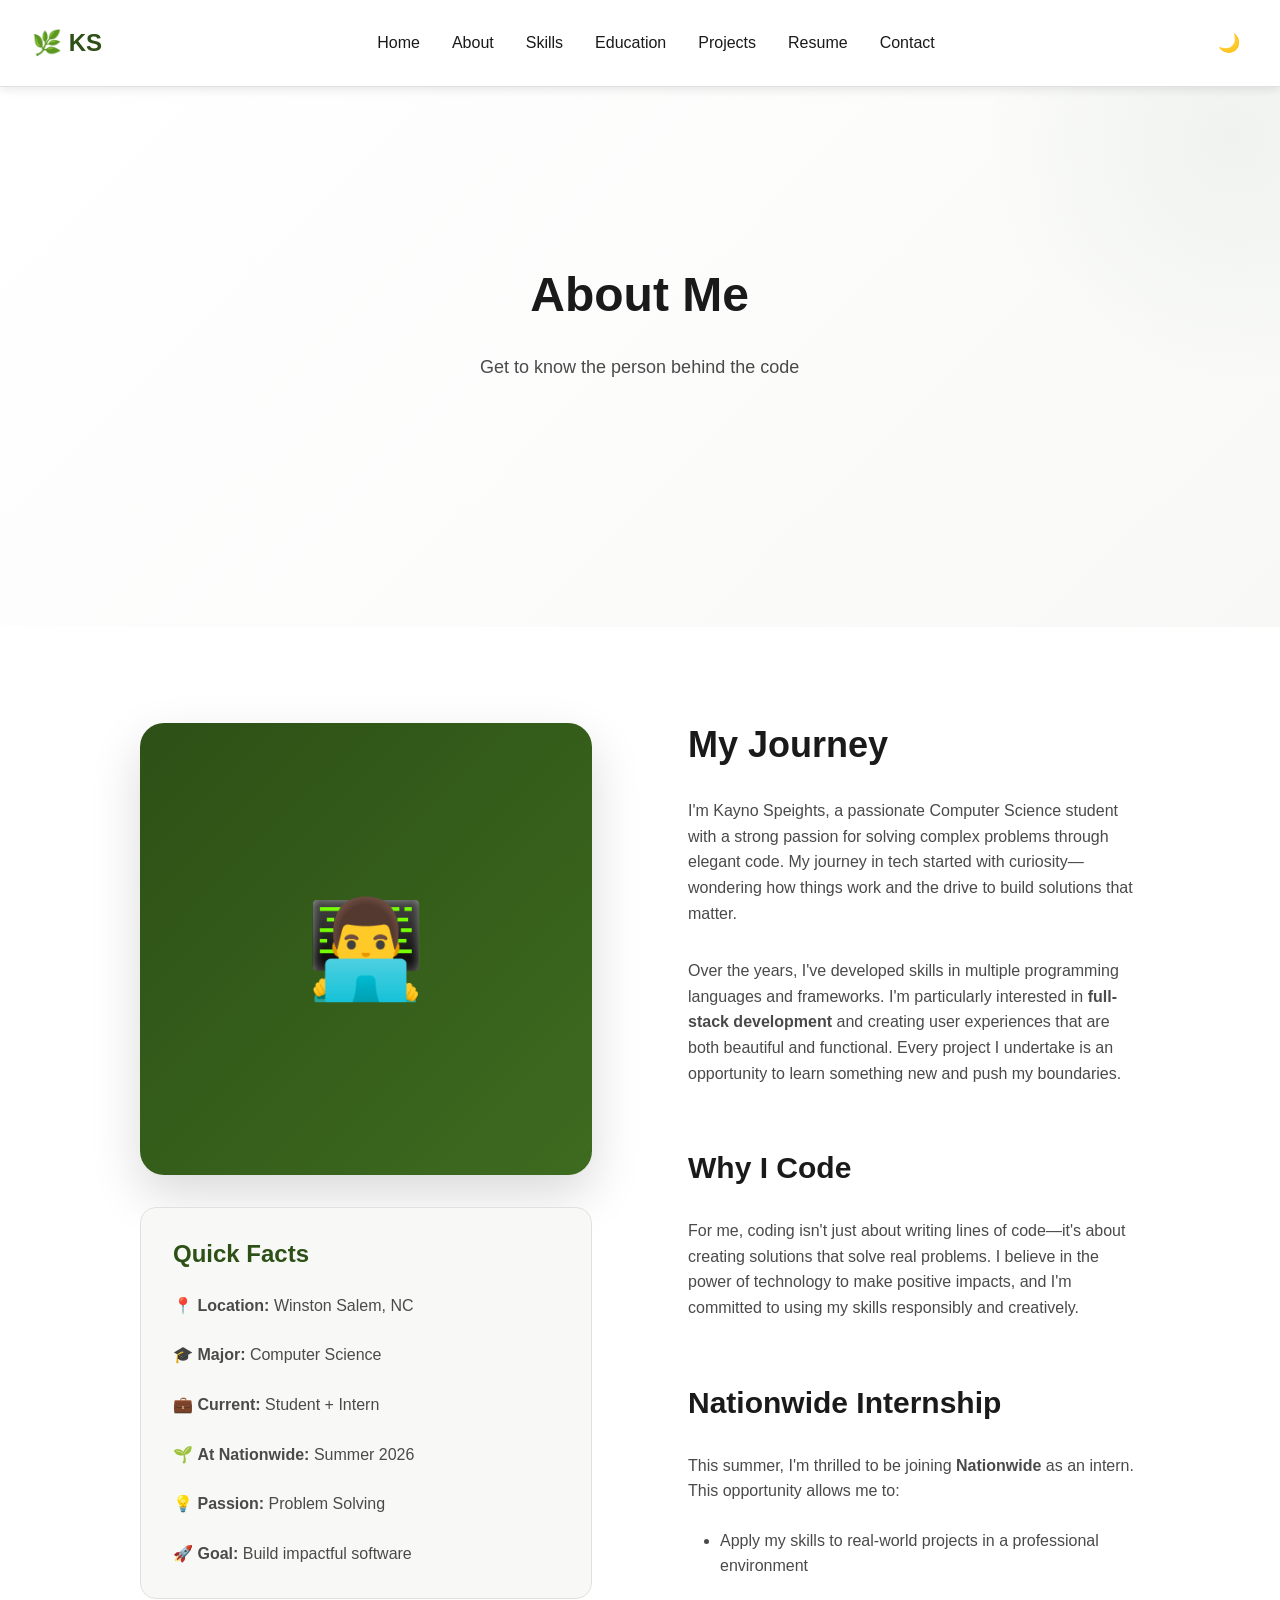
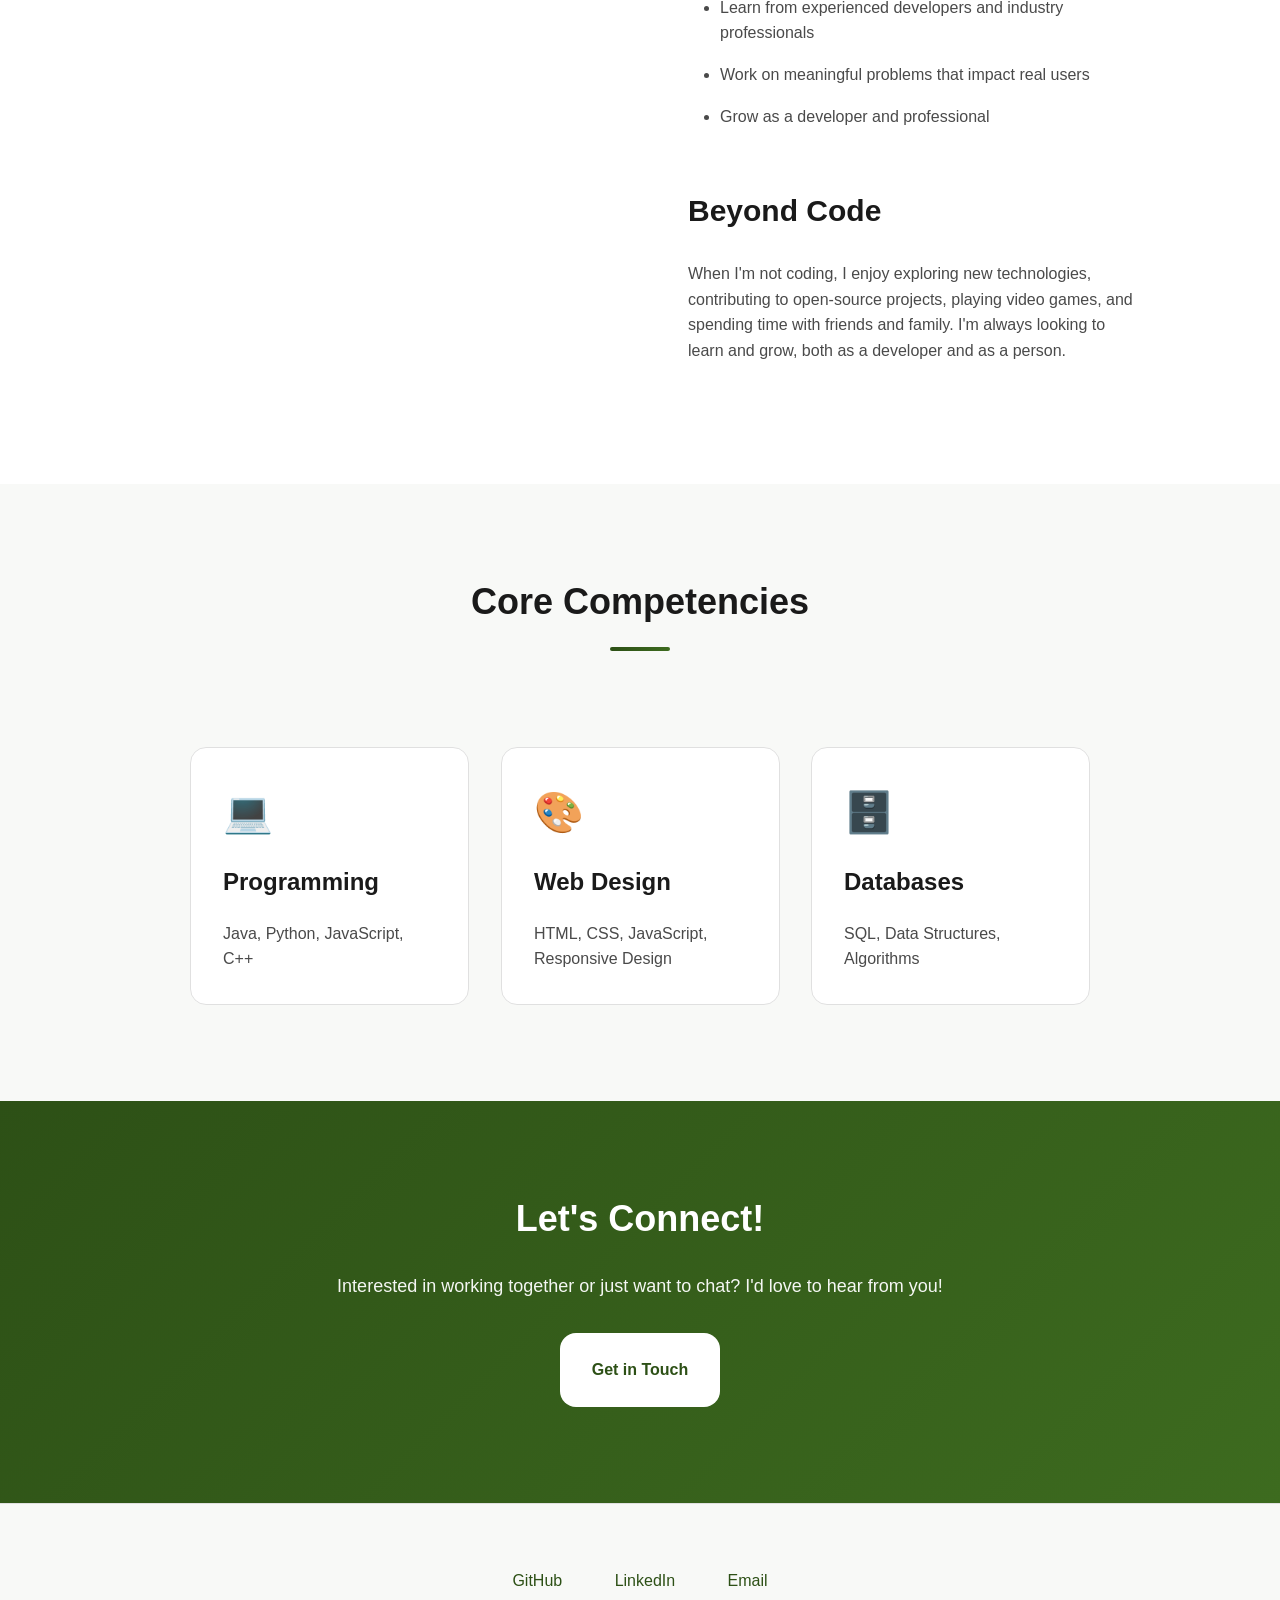
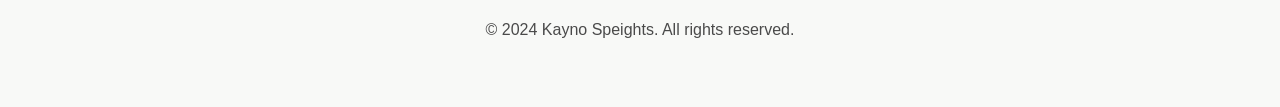
==== about.html @ 64b6182a "Add files via upload" ====
<!DOCTYPE html>
<html lang="en">
<head>
  <meta charset="UTF-8">
  <meta name="viewport" content="width=device-width, initial-scale=1.0">
  <title>About - Portfolio</title>
  <link rel="stylesheet" href="css/styles.css">
</head>
<body>
  <!-- Navigation -->
  <nav class="navbar">
    <div class="logo">
      🌿 KS
    </div>
    <ul class="nav-links">
      <li><a href="index.html">Home</a></li>
      <li><a href="about.html" class="active">About</a></li>
      <li><a href="skills.html">Skills</a></li>
      <li><a href="education.html">Education</a></li>
      <li><a href="projects.html">Projects</a></li>
      <li><a href="resume.html">Resume</a></li>
      <li><a href="contact.html">Contact</a></li>
    </ul>
    <button class="theme-toggle">🌙</button>
    <button class="hamburger">
      <span></span>
      <span></span>
      <span></span>
    </button>
  </nav>

  <!-- Hero Section -->
  <section class="hero" style="min-height: 60vh;">
    <div class="hero-content">
      <h1 class="fade-in-on-scroll">About Me</h1>
      <p class="hero-description fade-in-on-scroll">
        Get to know the person behind the code
      </p>
    </div>
  </section>

  <!-- About Content -->
  <section class="section" id="about">
    <div class="container">
      <div style="display: grid; grid-template-columns: 1fr 1fr; gap: var(--spacing-3xl); align-items: start; max-width: 1000px; margin: 0 auto;">
        
        <!-- Left Column - Profile -->
        <div class="scroll-animate-left">
          <div style="
            width: 100%;
            aspect-ratio: 1;
            background: linear-gradient(135deg, var(--accent), var(--accent-light));
            border-radius: var(--radius-xl);
            display: flex;
            align-items: center;
            justify-content: center;
            font-size: 6rem;
            box-shadow: 0 20px 50px var(--shadow-lg);
            margin-bottom: var(--spacing-lg);
          ">
            👨‍💻
          </div>
          <div style="background: var(--bg-secondary); padding: var(--spacing-lg); border-radius: var(--radius-lg); border: 1px solid var(--border);">
            <h4 style="color: var(--accent); margin-bottom: var(--spacing-md);">Quick Facts</h4>
            <ul style="list-style: none; color: var(--text-secondary);">
              <li style="margin-bottom: var(--spacing-md);">📍 <strong>Location:</strong> Winston Salem, NC</li>
              <li style="margin-bottom: var(--spacing-md);">🎓 <strong>Major:</strong> Computer Science</li>
              <li style="margin-bottom: var(--spacing-md);">💼 <strong>Current:</strong> Student + Intern</li>
              <li style="margin-bottom: var(--spacing-md);">🌱 <strong>At Nationwide:</strong> Summer 2026</li>
              <li style="margin-bottom: var(--spacing-md);">💡 <strong>Passion:</strong> Problem Solving</li>
              <li>🚀 <strong>Goal:</strong> Build impactful software</li>
            </ul>
          </div>
        </div>

        <!-- Right Column - Bio -->
        <div class="scroll-animate-right">
          <h2 style="margin-bottom: var(--spacing-lg);">My Journey</h2>
          
          <p style="margin-bottom: var(--spacing-lg);">
            I'm Kayno Speights, a passionate Computer Science student with a strong passion for solving complex problems through elegant code. 
            My journey in tech started with curiosity—wondering how things work and the drive to build solutions that matter.
          </p>

          <p style="margin-bottom: var(--spacing-lg);">
            Over the years, I've developed skills in multiple programming languages and frameworks. I'm particularly interested in 
            <strong>full-stack development</strong> and creating user experiences that are both beautiful and functional. 
            Every project I undertake is an opportunity to learn something new and push my boundaries.
          </p>

          <h3 style="margin-top: var(--spacing-2xl); margin-bottom: var(--spacing-lg);">Why I Code</h3>
          
          <p style="margin-bottom: var(--spacing-md);">
            For me, coding isn't just about writing lines of code—it's about creating solutions that solve real problems. 
            I believe in the power of technology to make positive impacts, and I'm committed to using my skills responsibly and creatively.
          </p>

          <h3 style="margin-top: var(--spacing-2xl); margin-bottom: var(--spacing-lg);">Nationwide Internship</h3>
          
          <p style="margin-bottom: var(--spacing-md);">
            This summer, I'm thrilled to be joining <strong>Nationwide</strong> as an intern. This opportunity allows me to:
          </p>
          <ul style="margin-left: var(--spacing-lg); margin-bottom: var(--spacing-lg); color: var(--text-secondary);">
            <li style="margin-bottom: var(--spacing-sm);">Apply my skills to real-world projects in a professional environment</li>
            <li style="margin-bottom: var(--spacing-sm);">Learn from experienced developers and industry professionals</li>
            <li style="margin-bottom: var(--spacing-sm);">Work on meaningful problems that impact real users</li>
            <li style="margin-bottom: var(--spacing-sm);">Grow as a developer and professional</li>
          </ul>

          <h3 style="margin-top: var(--spacing-2xl); margin-bottom: var(--spacing-lg);">Beyond Code</h3>
          
          <p>
            When I'm not coding, I enjoy exploring new technologies, contributing to open-source projects, playing video games, 
            and spending time with friends and family. I'm always looking to learn and grow, both as a developer and as a person.
          </p>
        </div>
      </div>
    </div>
  </section>

  <!-- Skills Highlight -->
  <section class="section fade-in-on-scroll" style="background: var(--bg-secondary);">
    <div class="container">
      <h2 class="section-title fade-in-on-scroll">Core Competencies</h2>
      
      <div style="display: grid; grid-template-columns: repeat(auto-fit, minmax(250px, 1fr)); gap: var(--spacing-lg); max-width: 900px; margin: 0 auto;">
        
        <div class="fade-in-on-scroll" style="background: var(--bg-primary); padding: var(--spacing-lg); border-radius: var(--radius-lg); border: 1px solid var(--border); transition: all var(--transition-base);" 
             onmouseover="this.style.transform='translateY(-5px)'; this.style.boxShadow='0 10px 30px var(--shadow-lg)'" 
             onmouseout="this.style.transform='none'; this.style.boxShadow='none'">
          <div style="font-size: 2.5rem; margin-bottom: var(--spacing-md);">💻</div>
          <h4>Programming</h4>
          <p style="margin: 0; color: var(--text-secondary);">Java, Python, JavaScript, C++</p>
        </div>

        <div class="fade-in-on-scroll" style="background: var(--bg-primary); padding: var(--spacing-lg); border-radius: var(--radius-lg); border: 1px solid var(--border); transition: all var(--transition-base);" 
             onmouseover="this.style.transform='translateY(-5px)'; this.style.boxShadow='0 10px 30px var(--shadow-lg)'" 
             onmouseout="this.style.transform='none'; this.style.boxShadow='none'">
          <div style="font-size: 2.5rem; margin-bottom: var(--spacing-md);">🎨</div>
          <h4>Web Design</h4>
          <p style="margin: 0; color: var(--text-secondary);">HTML, CSS, JavaScript, Responsive Design</p>
        </div>

        <div class="fade-in-on-scroll" style="background: var(--bg-primary); padding: var(--spacing-lg); border-radius: var(--radius-lg); border: 1px solid var(--border); transition: all var(--transition-base);" 
             onmouseover="this.style.transform='translateY(-5px)'; this.style.boxShadow='0 10px 30px var(--shadow-lg)'" 
             onmouseout="this.style.transform='none'; this.style.boxShadow='none'">
          <div style="font-size: 2.5rem; margin-bottom: var(--spacing-md);">🗄️</div>
          <h4>Databases</h4>
          <p style="margin: 0; color: var(--text-secondary);">SQL, Data Structures, Algorithms</p>
        </div>

      </div>
    </div>
  </section>

  <!-- CTA Section -->
  <section class="section fade-in-on-scroll" style="background: linear-gradient(135deg, var(--accent), var(--accent-light)); color: white; text-align: center;">
    <div class="container">
      <h2 style="color: white; margin-bottom: var(--spacing-lg);">Let's Connect!</h2>
      <p style="color: rgba(255, 255, 255, 0.95); font-size: var(--font-size-lg); margin-bottom: var(--spacing-lg);">
        Interested in working together or just want to chat? I'd love to hear from you!
      </p>
      <a href="contact.html" class="btn" style="background: white; color: var(--accent); font-weight: 700;">Get in Touch</a>
    </div>
  </section>

  <!-- Footer -->
  <footer style="
    background: var(--bg-secondary);
    border-top: 1px solid var(--border);
    padding: var(--spacing-2xl) var(--spacing-lg);
    text-align: center;
  ">
    <div class="container">
      <p style="margin-bottom: var(--spacing-md);">
        <a href="https://github.com/KaynoSpeights" style="margin: 0 var(--spacing-md);">GitHub</a>
        <a href="https://www.linkedin.com/in/kaynospeights/" style="margin: 0 var(--spacing-md);">LinkedIn</a>
        <a href="mailto:your.email@example.com" style="margin: 0 var(--spacing-md);">Email</a>
      </p>
      <p style="color: var(--text-secondary); margin: 0;">
        © 2024 Kayno Speights. All rights reserved.
      </p>
    </div>
  </footer>

  <script src="js/script.js"></script>
</body>
</html>
---- css/styles.css ----
/* ===== CSS VARIABLES & DESIGN SYSTEM ===== */
:root {
  /* Light Mode Colors */
  --bg-primary: #ffffff;
  --bg-secondary: #f8f9f7;
  --text-primary: #1a1a1a;
  --text-secondary: #4a4a4a;
  --accent: #2d5016;
  --accent-light: #3d6b1f;
  --accent-hover: #1f3610;
  --border: #e0e0e0;
  --shadow: rgba(0, 0, 0, 0.1);
  --shadow-lg: rgba(0, 0, 0, 0.15);

  /* Typography */
  --font-sans: -apple-system, BlinkMacSystemFont, 'Segoe UI', Roboto, 'Helvetica Neue', Arial, sans-serif;
  --font-mono: 'Monaco', 'Consolas', monospace;
  --font-size-sm: 0.875rem;
  --font-size-base: 1rem;
  --font-size-lg: 1.125rem;
  --font-size-xl: 1.25rem;
  --font-size-2xl: 1.5rem;
  --font-size-3xl: 1.875rem;
  --font-size-4xl: 2.25rem;
  --font-size-5xl: 3rem;

  /* Spacing */
  --spacing-xs: 0.5rem;
  --spacing-sm: 1rem;
  --spacing-md: 1.5rem;
  --spacing-lg: 2rem;
  --spacing-xl: 3rem;
  --spacing-2xl: 4rem;
  --spacing-3xl: 6rem;

  /* Border Radius */
  --radius-sm: 0.375rem;
  --radius-md: 0.5rem;
  --radius-lg: 1rem;
  --radius-xl: 1.5rem;

  /* Transitions */
  --transition-fast: 0.15s ease-in-out;
  --transition-base: 0.3s ease-in-out;
  --transition-slow: 0.5s ease-in-out;
}

/* Dark Mode */
html.dark-mode {
  --bg-primary: #0f1419;
  --bg-secondary: #1a1f26;
  --text-primary: #e8e8e8;
  --text-secondary: #b0b0b0;
  --accent: #4ade80;
  --accent-light: #86efac;
  --accent-hover: #22c55e;
  --border: #2d3742;
  --shadow: rgba(0, 0, 0, 0.3);
  --shadow-lg: rgba(0, 0, 0, 0.4);
}

/* ===== BASE STYLES ===== */
* {
  margin: 0;
  padding: 0;
  box-sizing: border-box;
}

html {
  scroll-behavior: smooth;
}

body {
  font-family: var(--font-sans);
  background-color: var(--bg-primary);
  color: var(--text-primary);
  transition: background-color var(--transition-base), color var(--transition-base);
  line-height: 1.6;
}

/* ===== TYPOGRAPHY ===== */
h1, h2, h3, h4, h5, h6 {
  font-weight: 600;
  line-height: 1.2;
  margin-bottom: var(--spacing-md);
}

h1 { font-size: var(--font-size-5xl); }
h2 { font-size: var(--font-size-4xl); }
h3 { font-size: var(--font-size-3xl); }
h4 { font-size: var(--font-size-2xl); }
h5 { font-size: var(--font-size-xl); }
h6 { font-size: var(--font-size-lg); }

p {
  margin-bottom: var(--spacing-md);
  color: var(--text-secondary);
}

a {
  color: var(--accent);
  text-decoration: none;
  transition: color var(--transition-base);
}

a:hover {
  color: var(--accent-hover);
}

/* ===== LAYOUT ===== */
.container {
  max-width: 1200px;
  margin: 0 auto;
  padding: 0 var(--spacing-lg);
}

.section {
  padding: var(--spacing-3xl) 0;
}

.section-title {
  text-align: center;
  margin-bottom: var(--spacing-3xl);
  position: relative;
  display: inline-block;
  width: 100%;
}

.section-title::after {
  content: '';
  display: block;
  width: 60px;
  height: 4px;
  background: linear-gradient(90deg, var(--accent), var(--accent-light));
  margin: var(--spacing-md) auto 0;
  border-radius: var(--radius-md);
}

/* ===== NAVIGATION ===== */
nav.navbar {
  display: flex;
  justify-content: space-between;
  align-items: center;
  padding: var(--spacing-md) var(--spacing-lg);
  background-color: var(--bg-primary);
  border-bottom: 1px solid var(--border);
  position: sticky;
  top: 0;
  z-index: 1000;
  box-shadow: 0 2px 10px var(--shadow);
  transition: all var(--transition-base);
}

.logo {
  font-size: var(--font-size-2xl);
  font-weight: 700;
  color: var(--accent);
  display: flex;
  align-items: center;
  gap: var(--spacing-sm);
}

.nav-links {
  display: flex;
  list-style: none;
  gap: var(--spacing-lg);
  align-items: center;
}

.nav-links a {
  color: var(--text-primary);
  transition: color var(--transition-base);
  font-weight: 500;
}

.nav-links a:hover,
.nav-links a.active {
  color: var(--accent);
}

.theme-toggle {
  background: none;
  border: none;
  font-size: var(--font-size-lg);
  cursor: pointer;
  color: var(--text-primary);
  transition: transform var(--transition-base);
  padding: var(--spacing-xs);
}

.theme-toggle:hover {
  transform: rotate(20deg);
}

.hamburger {
  display: none;
  flex-direction: column;
  gap: 6px;
  background: none;
  border: none;
  cursor: pointer;
}

.hamburger span {
  width: 25px;
  height: 3px;
  background-color: var(--text-primary);
  border-radius: var(--radius-md);
  transition: all var(--transition-base);
}

/* ===== HERO SECTION ===== */
.hero {
  min-height: 100vh;
  display: flex;
  align-items: center;
  justify-content: center;
  text-align: center;
  background: linear-gradient(135deg, var(--bg-primary), var(--bg-secondary));
  padding: var(--spacing-3xl) var(--spacing-lg);
  overflow: hidden;
  position: relative;
}

.hero::before {
  content: '';
  position: absolute;
  width: 500px;
  height: 500px;
  background: radial-gradient(circle, var(--accent) 0%, transparent 70%);
  opacity: 0.05;
  top: -200px;
  right: -200px;
  border-radius: 50%;
  z-index: 0;
}

.hero-content {
  max-width: 800px;
  z-index: 1;
  animation: fadeInUp 1s ease-out;
}

.hero h1 {
  margin-bottom: var(--spacing-lg);
  line-height: 1.1;
}

.hero-subtitle {
  font-size: var(--font-size-2xl);
  color: var(--accent);
  margin-bottom: var(--spacing-md);
  font-weight: 600;
}

.hero-description {
  font-size: var(--font-size-lg);
  margin-bottom: var(--spacing-2xl);
  max-width: 600px;
  margin-left: auto;
  margin-right: auto;
}

.cta-buttons {
  display: flex;
  gap: var(--spacing-md);
  justify-content: center;
  flex-wrap: wrap;
  margin-bottom: var(--spacing-2xl);
}

/* ===== BUTTONS ===== */
.btn {
  display: inline-block;
  padding: var(--spacing-md) var(--spacing-lg);
  border-radius: var(--radius-lg);
  font-weight: 600;
  text-decoration: none;
  transition: all var(--transition-base);
  cursor: pointer;
  border: none;
  font-family: var(--font-sans);
  font-size: var(--font-size-base);
  text-align: center;
}

.btn-primary {
  background: var(--accent);
  color: white;
  text-shadow: 0 1px 2px rgba(0, 0, 0, 0.1);
}

.btn-primary:hover {
  background: var(--accent-light);
  color: white;
  transform: translateY(-2px);
  box-shadow: 0 10px 25px rgba(45, 80, 22, 0.4);
  text-shadow: 0 1px 3px rgba(0, 0, 0, 0.15);
}

.btn-secondary {
  background: transparent;
  color: var(--accent);
  border: 2px solid var(--accent);
}

.btn-secondary:hover {
  background: var(--accent);
  color: white;
  transform: translateY(-2px);
}

/* ===== CARDS ===== */
.card {
  background: var(--bg-secondary);
  border-radius: var(--radius-xl);
  padding: var(--spacing-lg);
  border: 1px solid var(--border);
  transition: all var(--transition-base);
  overflow: hidden;
}

.card:hover {
  transform: translateY(-8px);
  box-shadow: 0 20px 40px var(--shadow-lg);
  border-color: var(--accent);
}

.card-title {
  color: var(--text-primary);
  margin-bottom: var(--spacing-md);
}

.card-description {
  color: var(--text-secondary);
  margin-bottom: var(--spacing-md);
}

/* ===== PROJECT CARDS ===== */
.project-card {
  background: var(--bg-secondary);
  border-radius: var(--radius-xl);
  overflow: hidden;
  border: 1px solid var(--border);
  transition: all var(--transition-base);
  display: flex;
  flex-direction: column;
  height: 100%;
  opacity: 0;
  transform: translateX(-40px);
}

.project-card.visible {
  opacity: 1;
  transform: translateX(0);
}

.project-card:hover {
  transform: translateY(-12px);
  box-shadow: 0 25px 50px var(--shadow-lg);
  border-color: var(--accent);
}

.project-image-container {
  width: 100%;
  height: 250px;
  background: linear-gradient(135deg, var(--accent), var(--accent-light));
  display: flex;
  align-items: center;
  justify-content: center;
  color: white;
  font-size: var(--font-size-lg);
  font-weight: 500;
  text-align: center;
  padding: var(--spacing-lg);
  position: relative;
  overflow: hidden;
}

.project-image-container img {
  width: 100%;
  height: 100%;
  object-fit: cover;
}

.project-image-placeholder {
  text-align: center;
}

.project-tech-tag {
  display: inline-block;
  background: var(--accent);
  color: white;
  padding: var(--spacing-xs) var(--spacing-md);
  border-radius: var(--radius-md);
  font-size: var(--font-size-sm);
  margin-bottom: var(--spacing-md);
  font-weight: 600;
}

.project-content {
  padding: var(--spacing-lg);
  flex-grow: 1;
  display: flex;
  flex-direction: column;
}

.project-content h3 {
  margin-bottom: var(--spacing-md);
}

.project-content p {
  margin-bottom: var(--spacing-md);
  flex-grow: 1;
}

.project-links {
  display: flex;
  gap: var(--spacing-md);
  margin-top: var(--spacing-md);
}

.project-link {
  display: inline-flex;
  align-items: center;
  justify-content: center;
  width: 40px;
  height: 40px;
  background: var(--accent);
  color: white;
  border-radius: 50%;
  font-size: var(--font-size-lg);
  transition: all var(--transition-base);
}

.project-link:hover {
  background: var(--accent-hover);
  transform: scale(1.1) rotate(10deg);
}

/* ===== SKILLS GRID ===== */
.skills-grid {
  display: grid;
  grid-template-columns: repeat(auto-fit, minmax(150px, 1fr));
  gap: var(--spacing-lg);
  margin-bottom: var(--spacing-3xl);
}

.skill-card {
  background: var(--bg-secondary);
  padding: var(--spacing-lg);
  border-radius: var(--radius-lg);
  text-align: center;
  border: 1px solid var(--border);
  transition: all var(--transition-base);
}

.skill-card:hover {
  background: var(--accent);
  color: white;
  transform: translateY(-5px);
  border-color: var(--accent);
}

.skill-card:hover p {
  color: rgba(255, 255, 255, 0.9);
}

.skill-icon {
  font-size: var(--font-size-3xl);
  margin-bottom: var(--spacing-md);
  display: block;
}

.skill-card h4 {
  margin-bottom: var(--spacing-sm);
}

/* ===== EDUCATION ===== */
.timeline {
  position: relative;
  padding: var(--spacing-xl) 0;
}

.timeline::before {
  content: '';
  position: absolute;
  left: 50%;
  transform: translateX(-50%);
  width: 2px;
  height: 100%;
  background: linear-gradient(180deg, var(--accent), var(--accent-light));
}

.timeline-item {
  margin-bottom: var(--spacing-2xl);
  position: relative;
}

.timeline-item:nth-child(odd) {
  margin-left: 0;
  margin-right: 50%;
  text-align: right;
  padding-right: var(--spacing-xl);
}

.timeline-item:nth-child(even) {
  margin-left: 50%;
  text-align: left;
  padding-left: var(--spacing-xl);
}

.timeline-dot {
  position: absolute;
  width: 20px;
  height: 20px;
  background: var(--accent);
  border: 4px solid var(--bg-primary);
  border-radius: 50%;
  left: 50%;
  top: 0;
  transform: translateX(-50%);
  z-index: 1;
}

.timeline-content {
  background: var(--bg-secondary);
  padding: var(--spacing-lg);
  border-radius: var(--radius-lg);
  border: 1px solid var(--border);
  transition: all var(--transition-base);
}

.timeline-content:hover {
  box-shadow: 0 10px 30px var(--shadow-lg);
  transform: translateY(-5px);
}

.timeline-date {
  color: var(--accent);
  font-weight: 600;
  font-size: var(--font-size-lg);
  margin-bottom: var(--spacing-sm);
}

.timeline-title {
  color: var(--text-primary);
  font-weight: 600;
  margin-bottom: var(--spacing-sm);
}

/* ===== RESUME SECTION ===== */
.resume-container {
  background: var(--bg-secondary);
  border-radius: var(--radius-xl);
  padding: var(--spacing-2xl);
  border: 1px solid var(--border);
  margin-bottom: var(--spacing-2xl);
}

.resume-viewer {
  width: 100%;
  min-height: 75vh;
  height: 75vh;
  background: var(--bg-primary);
  border-radius: var(--radius-lg);
  border: 1px solid var(--border);
  display: flex;
  align-items: stretch;
  justify-content: center;
  color: var(--text-secondary);
  font-size: var(--font-size-lg);
  margin-bottom: var(--spacing-lg);
  overflow: hidden;
}

.resume-viewer iframe,
.resume-viewer object,
.resume-viewer embed,
.resume-viewer img {
  width: 100%;
  height: 100%;
  border: none;
  display: block;
}

.resume-upload {
  background: var(--bg-primary);
  padding: var(--spacing-lg);
  border-radius: var(--radius-lg);
  border: 2px dashed var(--border);
  text-align: center;
  cursor: pointer;
  transition: all var(--transition-base);
}

.resume-upload:hover {
  border-color: var(--accent);
  background: linear-gradient(135deg, var(--bg-primary), var(--bg-secondary));
}

.resume-upload input {
  display: none;
}

/* ===== CONTACT FORM ===== */
.contact-form {
  max-width: 600px;
  margin: 0 auto;
}

.form-group {
  margin-bottom: var(--spacing-lg);
}

label {
  display: block;
  margin-bottom: var(--spacing-sm);
  font-weight: 500;
  color: var(--text-primary);
}

input[type="text"],
input[type="email"],
input[type="phone"],
textarea {
  width: 100%;
  padding: var(--spacing-md);
  border: 1px solid var(--border);
  border-radius: var(--radius-md);
  font-family: var(--font-sans);
  font-size: var(--font-size-base);
  color: var(--text-primary);
  background-color: var(--bg-primary);
  transition: border-color var(--transition-base), box-shadow var(--transition-base);
}

input[type="text"]:focus,
input[type="email"]:focus,
input[type="phone"]:focus,
textarea:focus {
  outline: none;
  border-color: var(--accent);
  box-shadow: 0 0 0 3px rgba(45, 80, 22, 0.1);
}

textarea {
  resize: vertical;
  min-height: 150px;
}

/* ===== ANIMATIONS ===== */
@keyframes fadeInUp {
  from {
    opacity: 0;
    transform: translateY(30px);
  }
  to {
    opacity: 1;
    transform: translateY(0);
  }
}

@keyframes fadeIn {
  from {
    opacity: 0;
  }
  to {
    opacity: 1;
  }
}

@keyframes slideInLeft {
  from {
    opacity: 0;
    transform: translateX(-30px);
  }
  to {
    opacity: 1;
    transform: translateX(0);
  }
}

@keyframes slideInRight {
  from {
    opacity: 0;
    transform: translateX(30px);
  }
  to {
    opacity: 1;
    transform: translateX(0);
  }
}

@keyframes scaleIn {
  from {
    opacity: 0;
    transform: scale(0.95);
  }
  to {
    opacity: 1;
    transform: scale(1);
  }
}

@keyframes float {
  0%, 100% {
    transform: translateY(0px);
  }
  50% {
    transform: translateY(-20px);
  }
}

@keyframes slideInFromLeft {
  from {
    opacity: 0;
    transform: translateX(-40px);
  }
  to {
    opacity: 1;
    transform: translateX(0);
  }
}

@keyframes slideInFromRight {
  from {
    opacity: 0;
    transform: translateX(40px);
  }
  to {
    opacity: 1;
    transform: translateX(0);
  }
}

@keyframes zoomIn {
  from {
    opacity: 0;
    transform: scale(0.9);
  }
  to {
    opacity: 1;
    transform: scale(1);
  }
}

@keyframes expandDown {
  from {
    opacity: 0;
    transform: scaleY(0);
    transform-origin: top;
  }
  to {
    opacity: 1;
    transform: scaleY(1);
    transform-origin: top;
  }
}

@keyframes rotateIn {
  from {
    opacity: 0;
    transform: rotate(-5deg) scale(0.95);
  }
  to {
    opacity: 1;
    transform: rotate(0) scale(1);
  }
}

/* Scroll Animation Classes - Start Hidden */
.scroll-animate-card,
.scroll-animate-left,
.scroll-animate-right,
.scroll-animate-timeline,
.scroll-animate-skill,
.scroll-animate-form,
.fade-in-on-scroll,
.project-card-scroll-animation {
  opacity: 0;
  will-change: opacity, transform;
}

.scroll-animate-card {
  transform: scale(0.95);
}

.scroll-animate-left {
  transform: translateX(-40px);
}

.scroll-animate-right {
  transform: translateX(40px);
}

.scroll-animate-timeline {
  transform: scaleY(0);
  transform-origin: top;
}

.scroll-animate-skill {
  transform: scale(0.9);
}

.scroll-animate-form {
  transform: translateY(30px);
}

/* Visible State - Animation Plays */
.scroll-animate-card.visible,
.scroll-animate-left.visible,
.scroll-animate-right.visible,
.scroll-animate-timeline.visible,
.scroll-animate-skill.visible,
.scroll-animate-form.visible,
.fade-in-on-scroll.visible,
.project-card-scroll-animation.visible {
  opacity: 1;
  transform: none;
}

/* ===== RESPONSIVE ===== */
@media (max-width: 768px) {
  .container {
    padding: 0 var(--spacing-md);
  }

  .section {
    padding: var(--spacing-2xl) 0;
  }

  h1 { font-size: var(--font-size-3xl); }
  h2 { font-size: var(--font-size-2xl); }
  h3 { font-size: var(--font-size-xl); }

  .nav-links {
    gap: var(--spacing-md);
  }

  .hamburger {
    display: flex;
  }

  .nav-links {
    display: none;
    position: absolute;
    top: 100%;
    left: 0;
    right: 0;
    background: var(--bg-primary);
    flex-direction: column;
    padding: var(--spacing-lg);
    gap: var(--spacing-md);
  }

  .nav-links.active {
    display: flex;
  }

  .hero {
    min-height: 80vh;
    padding: var(--spacing-2xl) var(--spacing-md);
  }

  .hero h1 {
    font-size: var(--font-size-3xl);
  }

  .hero-subtitle {
    font-size: var(--font-size-xl);
  }

  .cta-buttons {
    flex-direction: column;
    gap: var(--spacing-md);
  }

  .btn {
    width: 100%;
  }

  .skills-grid {
    grid-template-columns: repeat(auto-fit, minmax(120px, 1fr));
  }

  .timeline::before {
    left: 0;
  }

  .timeline-item:nth-child(odd),
  .timeline-item:nth-child(even) {
    margin-left: 0;
    margin-right: 0;
    text-align: left;
    padding-left: var(--spacing-xl);
    padding-right: 0;
  }

  .timeline-dot {
    left: 0;
  }

  .timeline-content {
    margin-left: 0;
  }

  .resume-container {
    padding: var(--spacing-lg);
  }

  .resume-viewer {
    min-height: 50vh;
    height: 55vh;
  }

  .contact-form {
    max-width: 100%;
  }
}

@media (max-width: 480px) {
  h1 { font-size: var(--font-size-2xl); }
  h2 { font-size: var(--font-size-xl); }
  h3 { font-size: var(--font-size-lg); }

  .hero-subtitle {
    font-size: var(--font-size-lg);
  }

  .skills-grid {
    grid-template-columns: repeat(2, 1fr);
  }

  .section {
    padding: var(--spacing-xl) 0;
  }

  nav.navbar {
    padding: var(--spacing-md);
  }

  .logo {
    font-size: var(--font-size-lg);
  }
}
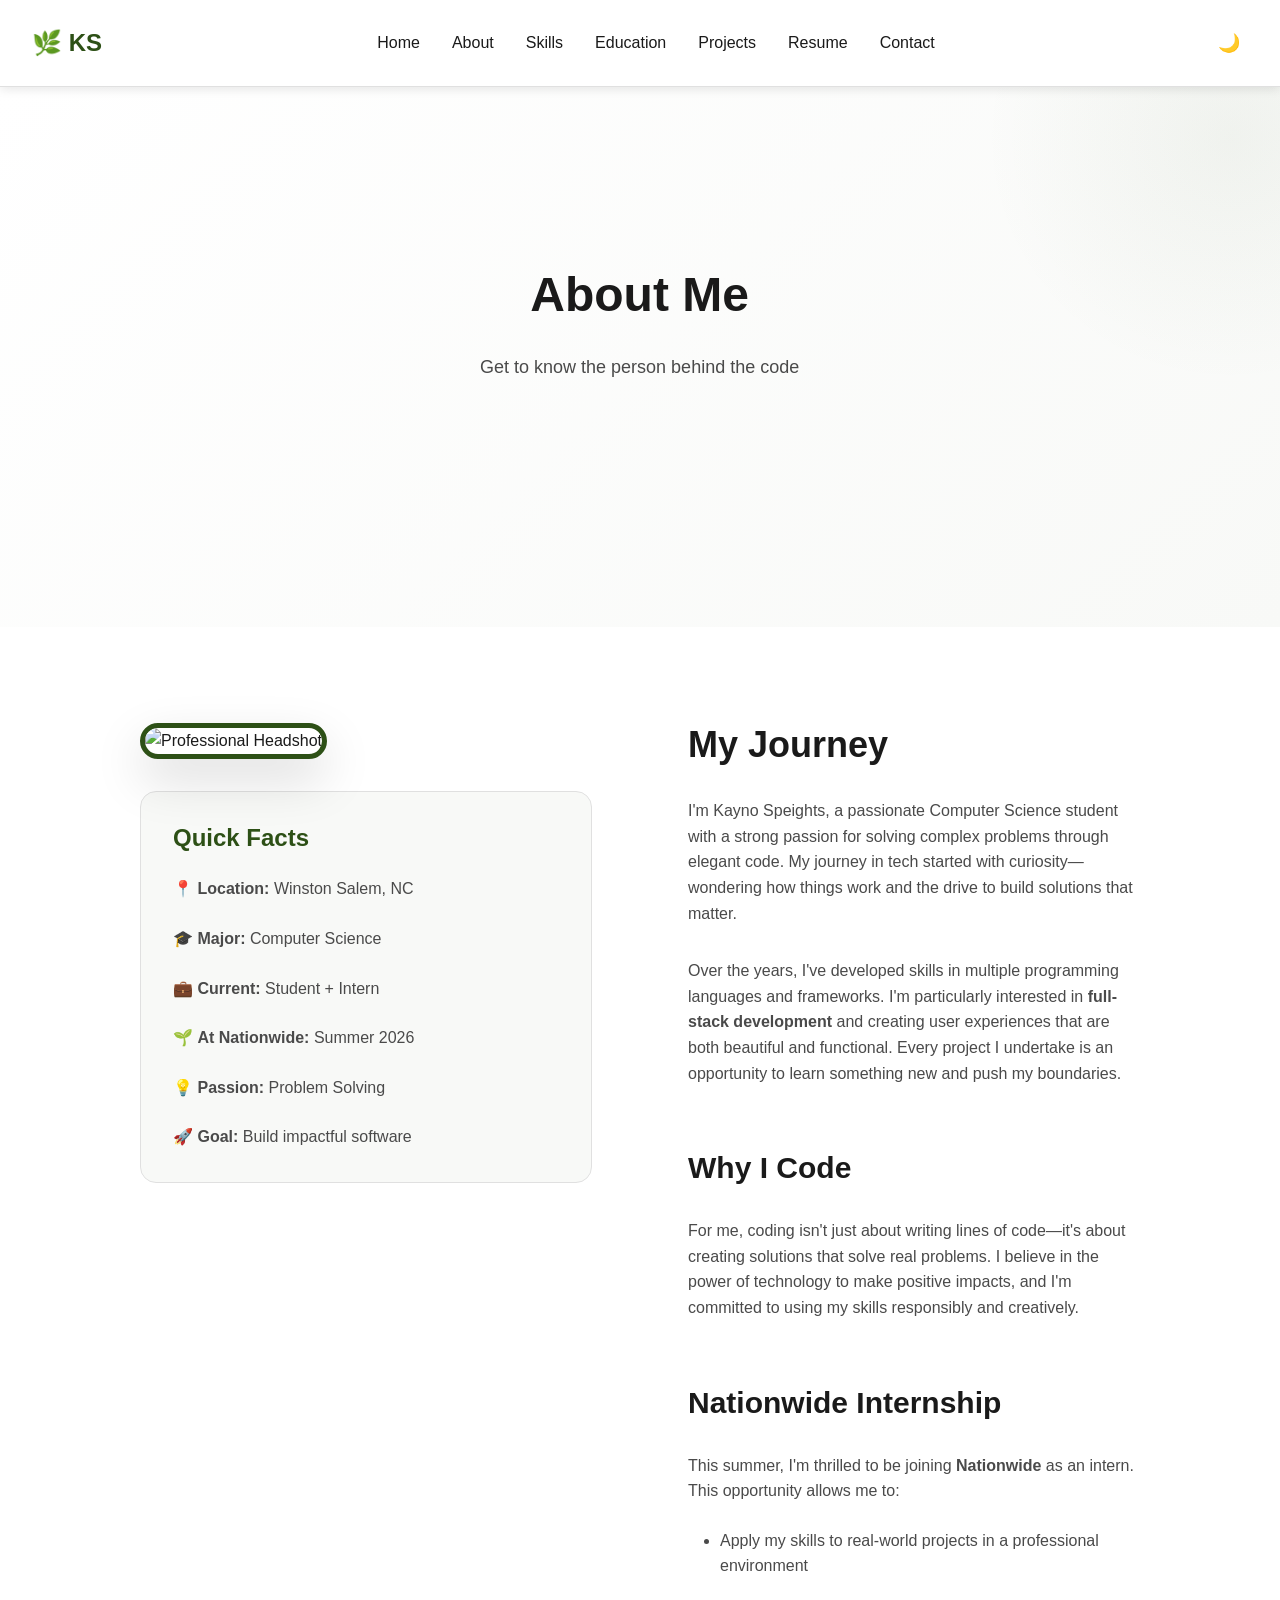
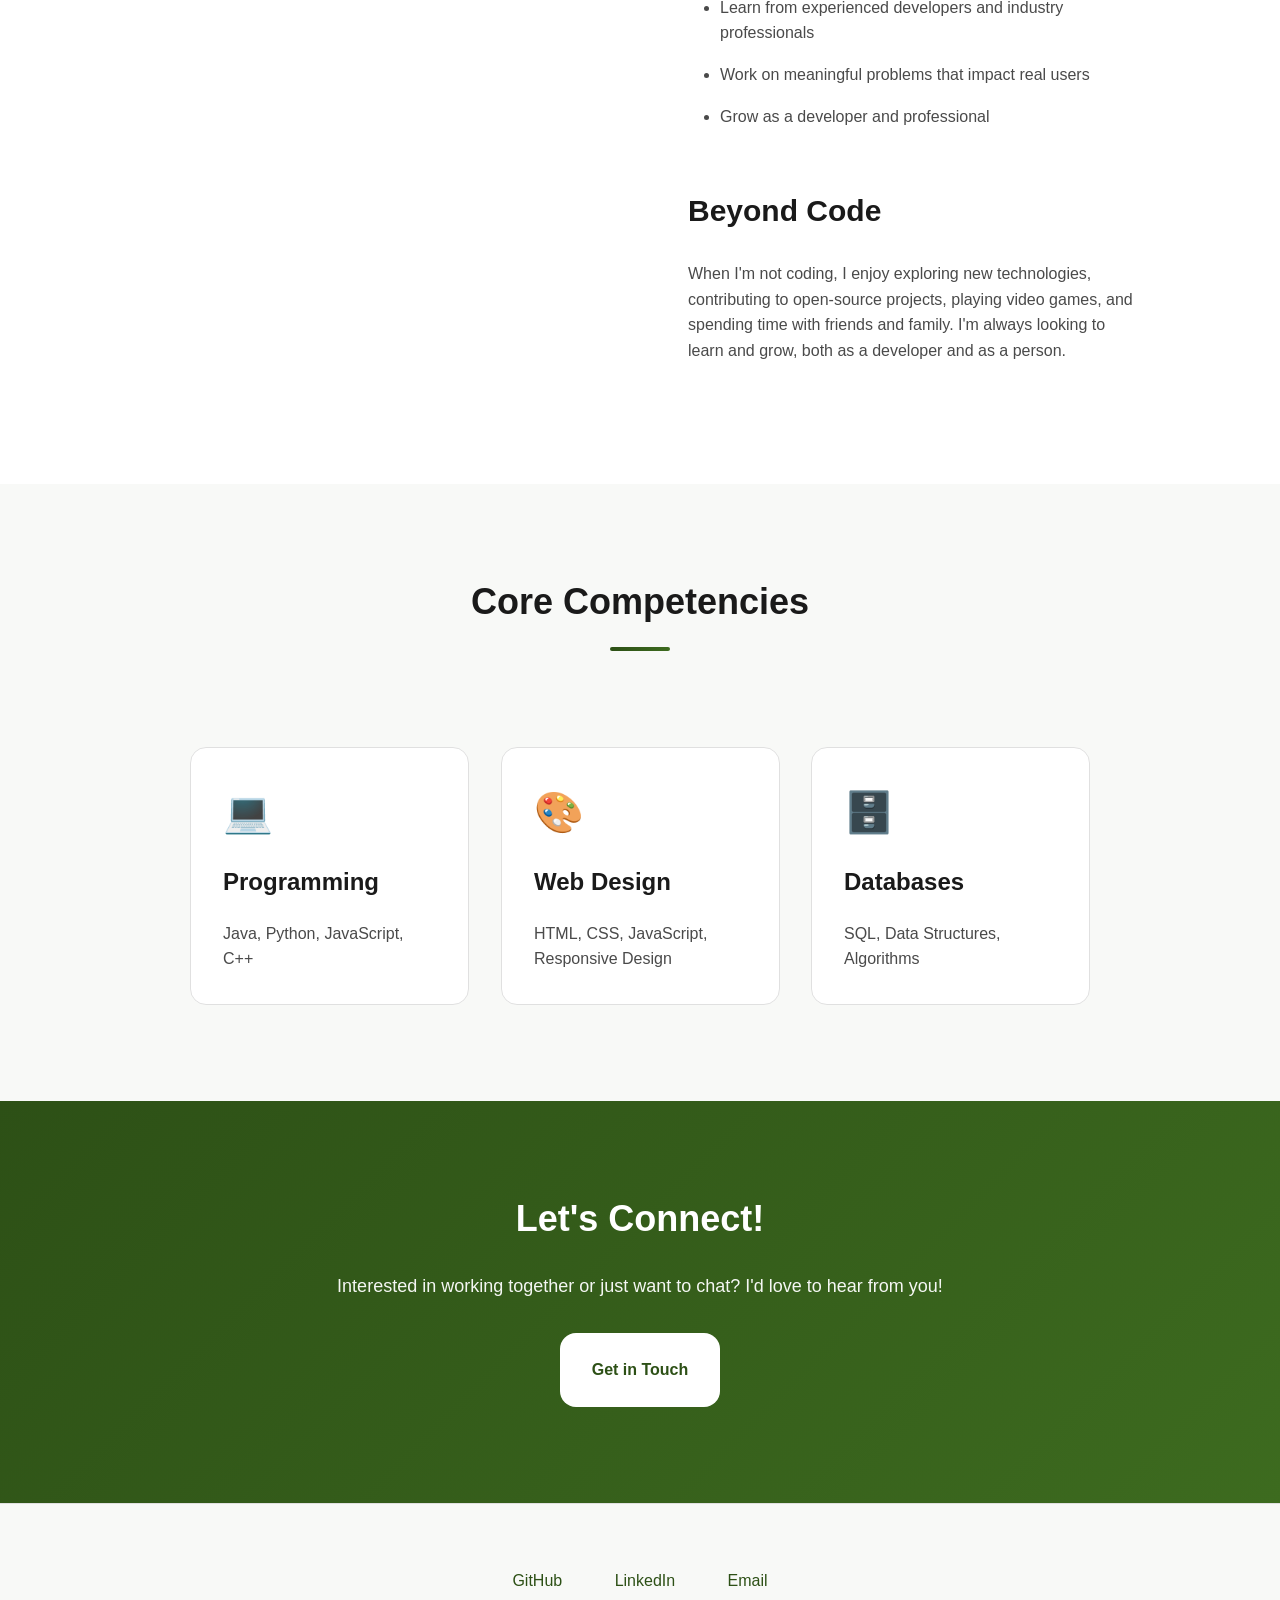
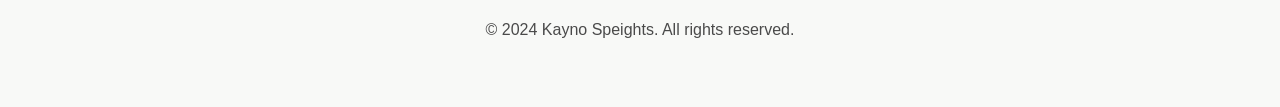
==== commit 682097ac: "Add files via upload" ====
--- a/about.html
+++ b/about.html
@@ -46,20 +46,15 @@
         
         <!-- Left Column - Profile -->
         <div class="scroll-animate-left">
-          <div style="
+          <img src="assets/images/Professional Headshot.jpg" alt="Professional Headshot" style="
             width: 100%;
             aspect-ratio: 1;
-            background: linear-gradient(135deg, var(--accent), var(--accent-light));
+            object-fit: cover;
             border-radius: var(--radius-xl);
-            display: flex;
-            align-items: center;
-            justify-content: center;
-            font-size: 6rem;
             box-shadow: 0 20px 50px var(--shadow-lg);
             margin-bottom: var(--spacing-lg);
+            border: 5px solid var(--accent);
           ">
-            👨‍💻
-          </div>
           <div style="background: var(--bg-secondary); padding: var(--spacing-lg); border-radius: var(--radius-lg); border: 1px solid var(--border);">
             <h4 style="color: var(--accent); margin-bottom: var(--spacing-md);">Quick Facts</h4>
             <ul style="list-style: none; color: var(--text-secondary);">
